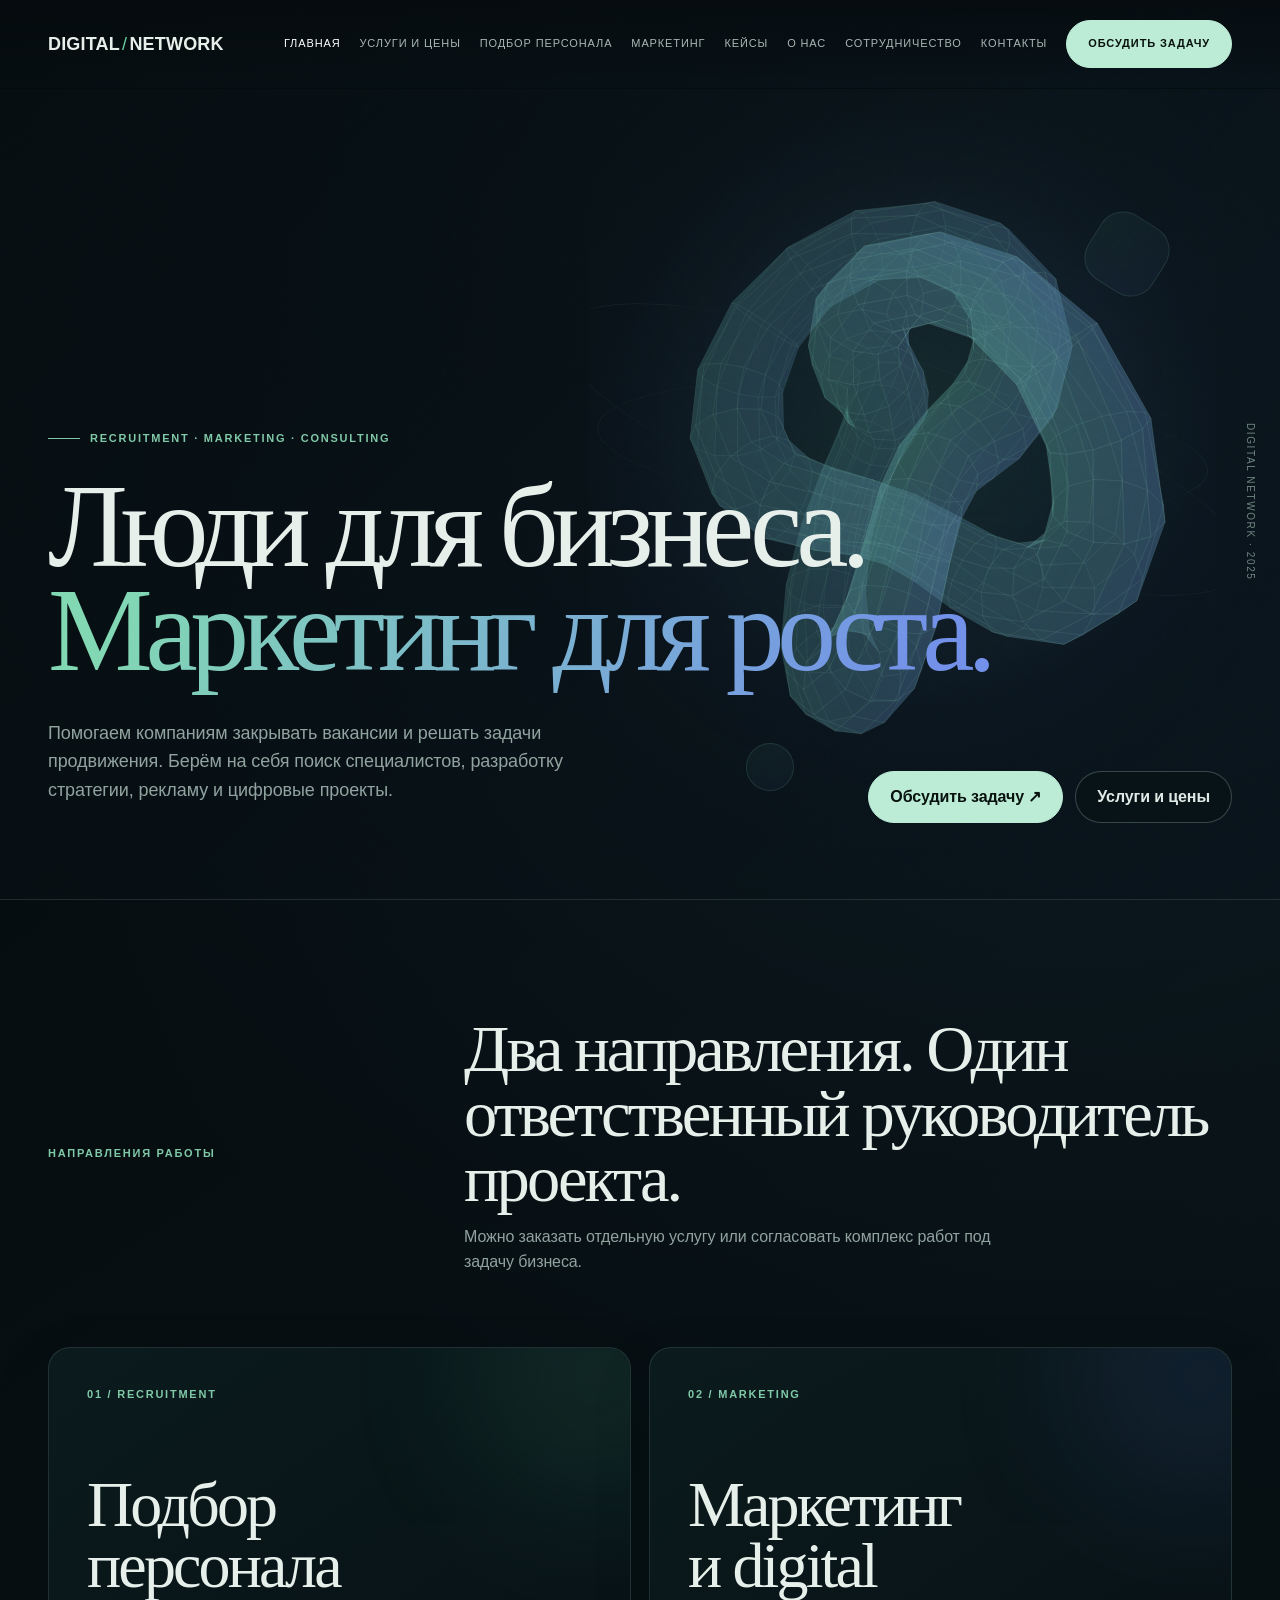
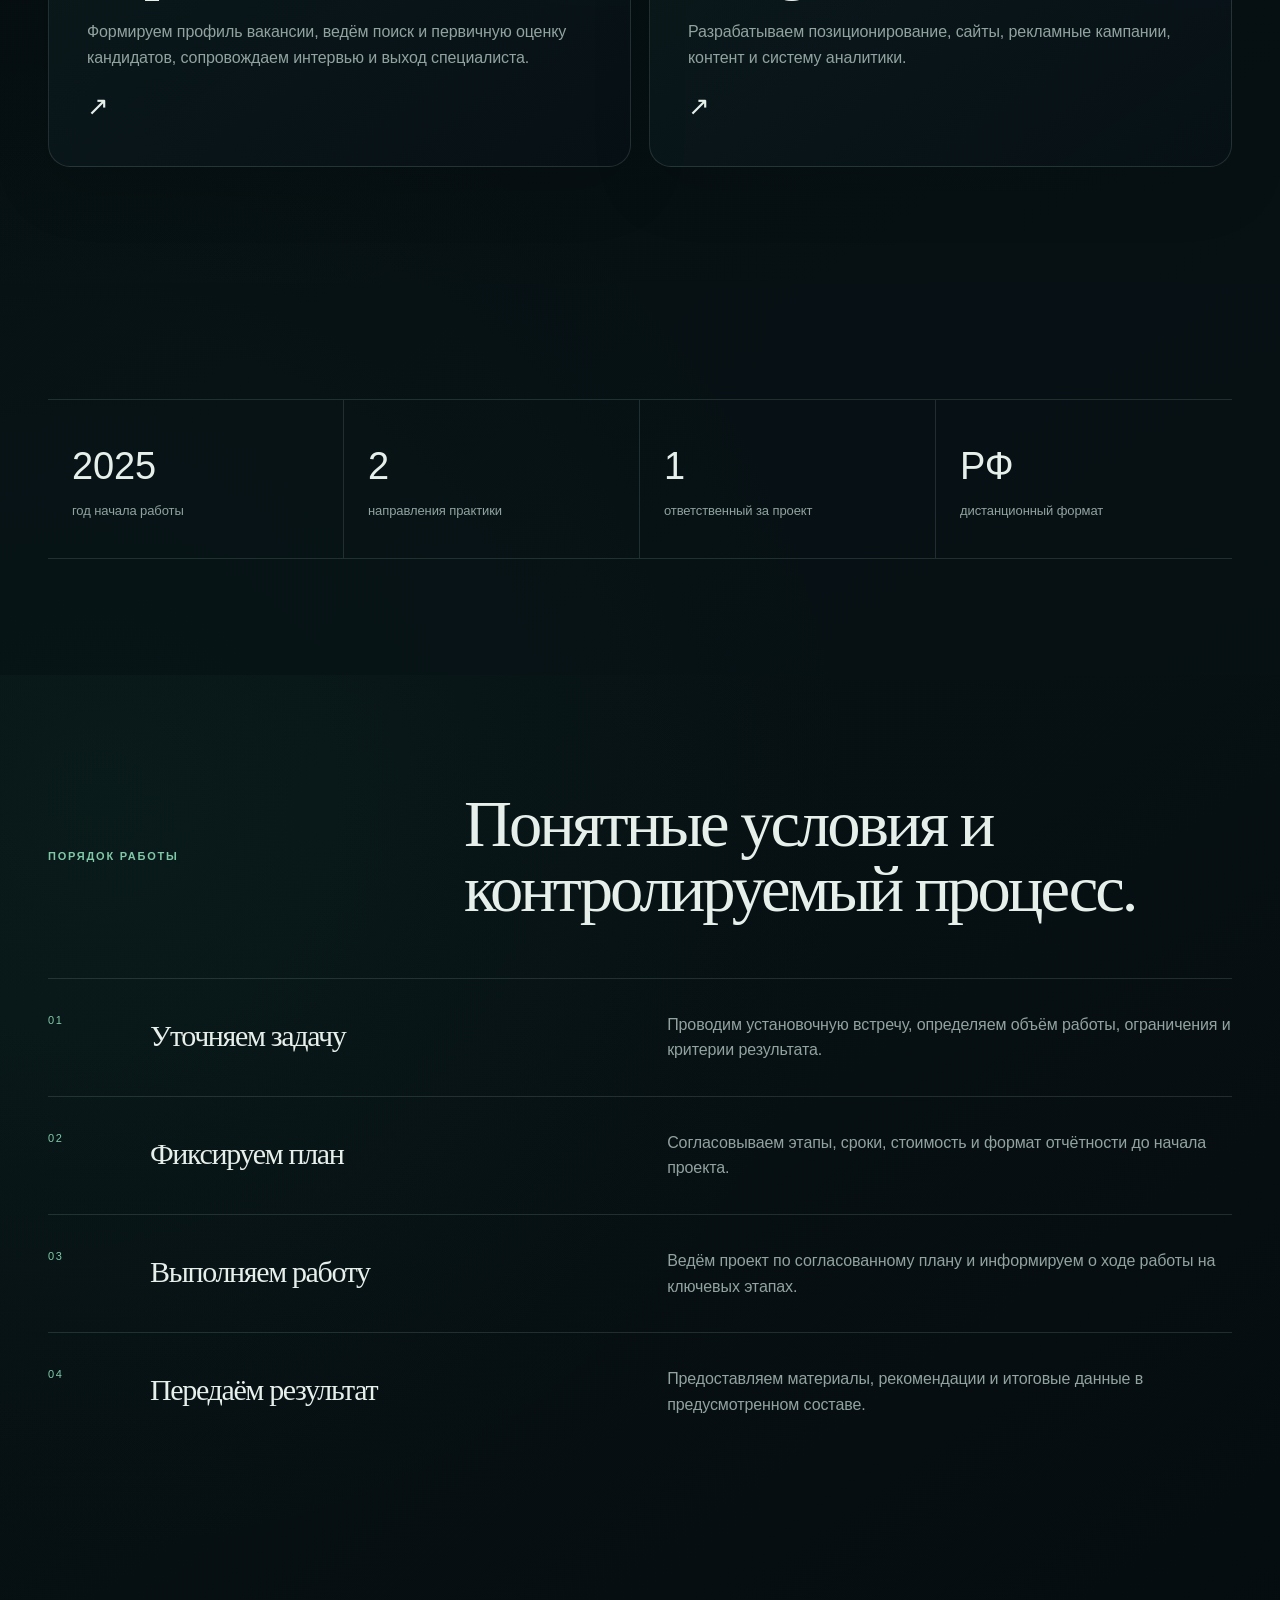
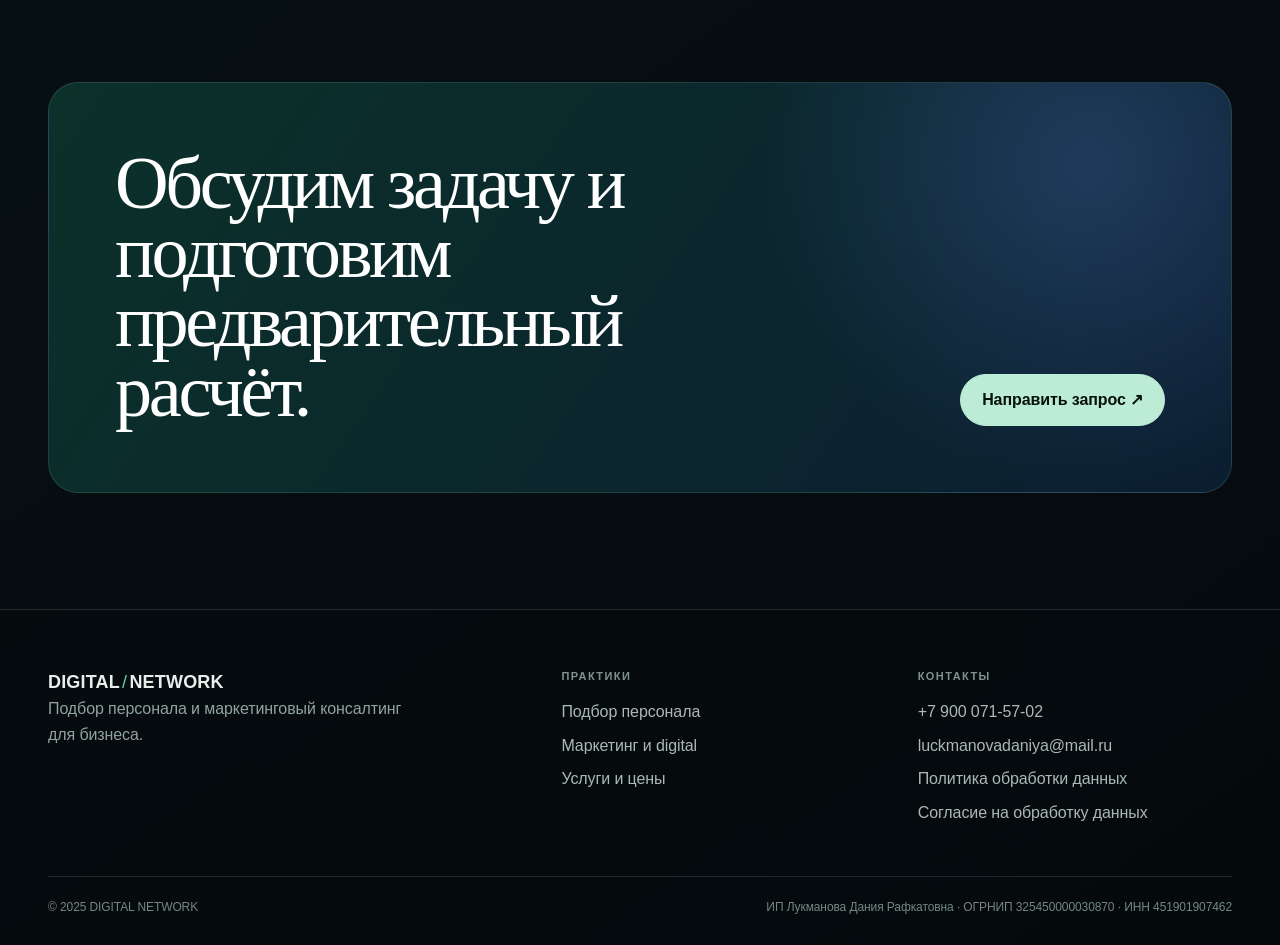
==== index.html @ b77ca0b5 "Add files via upload" ====
<!doctype html>
<html lang="ru"><head><meta charset="utf-8"><meta name="viewport" content="width=device-width,initial-scale=1"><meta name="description" content="DIGITAL NETWORK — подбор персонала и маркетинговый консалтинг для бизнеса."><title>DIGITAL NETWORK — подбор персонала и маркетинг</title><link rel="stylesheet" href="css/styles.css"><link rel="icon" href="assets/favicon.ico" sizes="any"><link rel="icon" type="image/png" sizes="32x32" href="assets/favicon-32.png"><link rel="apple-touch-icon" href="assets/apple-touch-icon.png"><meta name="theme-color" content="#050b0d"></head>
<body><div class="noise"></div><div data-header></div><main>
  <section class="hero"><div class="wrap hero-content"><div class="eyebrow">Recruitment · Marketing · Consulting</div><h1>Люди для бизнеса.<br><span>Маркетинг для роста.</span></h1><div class="hero-foot"><p class="hero-copy">Помогаем компаниям закрывать вакансии и решать задачи продвижения. Берём на себя поиск специалистов, разработку стратегии, рекламу и цифровые проекты.</p><div class="hero-actions"><a class="btn" href="contacts.html#form">Обсудить задачу ↗</a><a class="btn ghost" href="services.html">Услуги и цены</a></div></div></div><div class="scroll-note">DIGITAL NETWORK · 2025</div></section>
  <section class="section" id="directions"><div class="wrap"><div class="section-head reveal"><div class="kicker">Направления работы</div><div><h2>Два направления. Один ответственный руководитель проекта.</h2><p>Можно заказать отдельную услугу или согласовать комплекс работ под задачу бизнеса.</p></div></div><div class="service-grid"><a class="service-card reveal" href="recruitment.html"><span class="card-no">01 / Recruitment</span><div><h3>Подбор<br>персонала</h3><p>Формируем профиль вакансии, ведём поиск и первичную оценку кандидатов, сопровождаем интервью и выход специалиста.</p><span class="arrow">↗</span></div></a><a class="service-card blue reveal" href="advertising.html"><span class="card-no">02 / Marketing</span><div><h3>Маркетинг<br>и digital</h3><p>Разрабатываем позиционирование, сайты, рекламные кампании, контент и систему аналитики.</p><span class="arrow">↗</span></div></a></div></div></section>
  <section class="section alt"><div class="wrap"><div class="stats reveal"><div class="stat"><strong>2025</strong><span>год начала работы</span></div><div class="stat"><strong>2</strong><span>направления практики</span></div><div class="stat"><strong>1</strong><span>ответственный за проект</span></div><div class="stat"><strong>РФ</strong><span>дистанционный формат</span></div></div></div></section>
  <section class="section"><div class="wrap"><div class="section-head reveal"><div class="kicker">Порядок работы</div><div><h2>Понятные условия и контролируемый процесс.</h2></div></div><div class="process"><div class="process-row reveal"><h3>Уточняем задачу</h3><p>Проводим установочную встречу, определяем объём работы, ограничения и критерии результата.</p></div><div class="process-row reveal"><h3>Фиксируем план</h3><p>Согласовываем этапы, сроки, стоимость и формат отчётности до начала проекта.</p></div><div class="process-row reveal"><h3>Выполняем работу</h3><p>Ведём проект по согласованному плану и информируем о ходе работы на ключевых этапах.</p></div><div class="process-row reveal"><h3>Передаём результат</h3><p>Предоставляем материалы, рекомендации и итоговые данные в предусмотренном составе.</p></div></div></div></section>
  <section class="section"><div class="wrap"><div class="cta reveal"><h2>Обсудим задачу и подготовим предварительный расчёт.</h2><a class="btn" href="contacts.html#form">Направить запрос ↗</a></div></div></section>
</main><div data-footer></div><script src="js/main.js"></script><script src="js/hero-3d.js"></script></body></html>
---- css/styles.css ----
:root {
  --bg: #050b0d;
  --bg-soft: #071215;
  --panel: #0a171a;
  --panel-2: #0c1b20;
  --ink: #e7efeb;
  --muted: #91a39f;
  --line: rgba(150, 185, 176, .18);
  --mint: #6bcfa2;
  --blue: #6989e8;
  --max: 1280px;
  --radius: 22px;
}

* { box-sizing: border-box; }
html { scroll-behavior: smooth; }
body {
  margin: 0;
  color: var(--ink);
  background:
    radial-gradient(circle at 84% 8%, rgba(49, 84, 130, .18), transparent 30%),
    radial-gradient(circle at 8% 58%, rgba(29, 95, 72, .13), transparent 28%),
    linear-gradient(145deg, #050b0d, #071114 52%, #050a0d);
  font: 350 16px/1.6 "Segoe UI Variable Text", "Segoe UI", Arial, sans-serif;
  letter-spacing: -.006em;
  overflow-x: hidden;
}
body.menu-open { overflow: hidden; }
a { color: inherit; text-decoration: none; }
button, input, textarea, select { font: inherit; }
img { max-width: 100%; display: block; }
::selection { background: rgba(107, 207, 162, .3); color: white; }
.wrap { width: min(calc(100% - 96px), var(--max)); margin: 0 auto; }
.noise { position: fixed; inset: 0; z-index: 90; pointer-events: none; opacity: .032; mix-blend-mode: soft-light; background-image: url("data:image/svg+xml,%3Csvg viewBox='0 0 140 140' xmlns='http://www.w3.org/2000/svg'%3E%3Cfilter id='n'%3E%3CfeTurbulence type='fractalNoise' baseFrequency='.9' numOctaves='3'/%3E%3C/filter%3E%3Crect width='100%25' height='100%25' filter='url(%23n)'/%3E%3C/svg%3E"); }

h1, h2, h3, .manifest-line {
  font-family: "Iowan Old Style", "Palatino Linotype", "Book Antiqua", Georgia, serif;
  font-weight: 400;
  letter-spacing: -.045em;
}
p { margin-top: 0; }

.site-header { position: fixed; inset: 0 0 auto; z-index: 60; border-bottom: 1px solid transparent; background: linear-gradient(to bottom, rgba(5, 11, 13, .78), transparent); transition: background .25s, border-color .25s; }
.site-header.scrolled { background: rgba(5, 11, 13, .9); border-color: var(--line); backdrop-filter: blur(18px); }
.nav { min-height: 88px; display: flex; align-items: center; justify-content: space-between; gap: 24px; }
.brand { white-space: nowrap; font-size: 18px; font-weight: 700; letter-spacing: .01em; }
.brand i { color: var(--mint); font-style: normal; font-weight: 300; margin: 0 .12em; }
.nav-links { display: flex; align-items: center; gap: 19px; }
.nav-links a { color: #a9b8b4; font-size: 11px; font-weight: 500; letter-spacing: .08em; text-transform: uppercase; transition: color .2s; }
.nav-links a:hover, .nav-links a.active { color: white; }
.nav-links .nav-cta, .btn { display: inline-flex; align-items: center; justify-content: center; min-height: 48px; padding: 12px 21px; border: 1px solid #bcebd6; border-radius: 999px; color: #07110e; background: #bcebd6; font-weight: 650; cursor: pointer; transition: transform .22s, box-shadow .22s, border-color .22s; }
.nav-links .nav-cta { color: #07110e; font-size: 11px; }
.nav-cta:hover, .btn:hover { transform: translateY(-2px); box-shadow: 0 14px 38px rgba(82, 187, 143, .18); }
.btn.ghost { color: #dfe9e5; background: rgba(8, 19, 22, .54); border-color: rgba(192, 222, 214, .25); }
.menu-btn { display: none; border: 0; color: var(--ink); background: transparent; font-size: 28px; }

.hero, .page-hero { position: relative; overflow: hidden; isolation: isolate; border-bottom: 1px solid var(--line); background: radial-gradient(circle at 72% 45%, rgba(53, 105, 93, .13), transparent 29%), linear-gradient(135deg, rgba(6, 15, 17, .65), rgba(8, 18, 27, .48)); }
.hero { min-height: 100vh; padding: 152px 0 76px; display: flex; align-items: flex-end; }
.page-hero { padding: 176px 0 92px; }
.hero-content, .page-hero .wrap { position: relative; z-index: 3; }
.eyebrow, .kicker, .card-no, .tag { display: flex; align-items: center; gap: 10px; color: #80c9a8; font-size: 11px; font-weight: 600; letter-spacing: .16em; text-transform: uppercase; }
.eyebrow::before { content: ""; width: 32px; height: 1px; background: currentColor; }
.hero h1, .page-hero h1 { max-width: 1120px; margin: 28px 0 36px; color: var(--ink); font-size: clamp(62px, 9.2vw, 136px); line-height: .88; letter-spacing: -.062em; }
.page-hero h1 { max-width: 1060px; font-size: clamp(56px, 7.7vw, 112px); }
.hero h1 span, .page-hero h1 span { color: #7c9be8; background: linear-gradient(115deg, #82d8b3 8%, #7391e9 92%); background-clip: text; -webkit-background-clip: text; -webkit-text-fill-color: transparent; }
.hero-foot { display: grid; grid-template-columns: 1fr 1fr; align-items: end; gap: 36px; }
.hero-copy, .page-intro p, .section-head p { color: var(--muted); }
.hero-copy { max-width: 610px; font-size: 18px; }
.hero-actions { display: flex; justify-content: flex-end; gap: 12px; }
.scroll-note { position: absolute; right: 22px; top: 47%; color: #6f8580; font-size: 10px; letter-spacing: .16em; text-transform: uppercase; writing-mode: vertical-rl; }
.page-intro { display: grid; grid-template-columns: 1fr 1fr; gap: 42px; font-size: 19px; }

.sculpture-canvas { position: absolute; top: 6%; right: 5%; width: 49%; height: 88%; z-index: 1; pointer-events: none; filter: saturate(.82); }
.page-hero .sculpture-canvas { top: 10%; right: 6%; width: 43%; height: 80%; opacity: .88; }
.orbital { position: absolute; z-index: 2; width: 76px; height: 76px; border: 1px solid rgba(143, 210, 183, .13); border-radius: 26px; background: linear-gradient(145deg, rgba(106, 207, 162, .07), rgba(105, 137, 232, .05)); transform: rotate(32deg); animation: orbit-float 8s ease-in-out infinite; }
.orbital.o1 { right: 9%; top: 24%; }
.orbital.o2 { right: 38%; bottom: 12%; width: 48px; height: 48px; border-radius: 50%; animation-delay: -3s; }
@keyframes orbit-float { 50% { transform: translateY(-18px) rotate(54deg); } }

.section { padding: 116px 0; }
.section.alt { background: rgba(8, 18, 21, .62); }
.section-head { display: grid; grid-template-columns: 1fr 2fr; gap: 32px; margin-bottom: 56px; }
.section-head h2, .split h2 { max-width: 860px; margin: 0; font-size: clamp(39px, 5.2vw, 72px); line-height: .98; }
.section-head p { max-width: 580px; margin-top: 12px; }
.service-grid { display: grid; grid-template-columns: 1fr 1fr; gap: 18px; }
.service-card { min-height: 420px; padding: 38px; display: flex; flex-direction: column; justify-content: space-between; position: relative; overflow: hidden; border: 1px solid var(--line); border-radius: var(--radius); background: linear-gradient(145deg, rgba(13, 29, 31, .86), rgba(7, 17, 22, .82)); box-shadow: 0 22px 60px rgba(0, 0, 0, .14); transition: transform .3s, border-color .3s; transform-style: preserve-3d; }
.service-card::after { content: ""; position: absolute; width: 260px; height: 260px; top: -100px; right: -100px; border-radius: 50%; background: #4bb886; filter: blur(70px); opacity: .12; }
.service-card.blue::after { background: #5576d4; }
.service-card:hover { transform: translateY(-5px); border-color: rgba(115, 190, 160, .38); }
.service-card h3 { margin: 0 0 22px; font-size: clamp(42px, 5vw, 70px); line-height: .95; }
.service-card p { max-width: 520px; color: var(--muted); }
.arrow { font-size: 26px; }

.stats { display: grid; grid-template-columns: repeat(4, 1fr); border-block: 1px solid var(--line); }
.stat { padding: 36px 24px; border-right: 1px solid var(--line); }
.stat:last-child { border: 0; }
.stat strong { display: block; font-size: 38px; font-weight: 450; }
.stat span { color: var(--muted); font-size: 13px; }
.process { counter-reset: step; }
.process-row { counter-increment: step; display: grid; grid-template-columns: 76px 1fr 1.15fr; gap: 26px; padding: 33px 0; border-top: 1px solid var(--line); }
.process-row::before { content: "0" counter(step); color: #80c9a8; font-size: 11px; letter-spacing: .14em; }
.process-row h3 { margin: 0; font-size: 30px; }
.process-row p { margin: 0; color: var(--muted); }
.split { display: grid; grid-template-columns: 1fr 1fr; gap: 72px; }

.capability-grid { display: grid; grid-template-columns: 1fr 1fr; gap: 10px; }
.capability-grid a { min-height: 112px; padding: 17px; display: grid; grid-template-columns: auto 1fr; align-content: center; column-gap: 12px; border: 1px solid var(--line); border-radius: 15px; background: rgba(10, 25, 28, .68); backdrop-filter: blur(10px); transition: transform .2s, border-color .2s; }
.capability-grid a:hover { transform: translateY(-2px); border-color: rgba(107, 207, 162, .55); }
.capability-grid span { grid-row: 1/3; color: var(--mint); font-size: 10px; }
.capability-grid strong { font-size: 16px; }
.capability-grid small { color: var(--muted); line-height: 1.3; }
.accordion details { border-top: 1px solid var(--line); }
.accordion summary { position: relative; padding: 24px 42px 24px 0; color: var(--ink); font-size: 20px; cursor: pointer; list-style: none; }
.accordion summary::-webkit-details-marker { display: none; }
.accordion summary::after { content: "+"; position: absolute; right: 4px; color: var(--mint); font-size: 27px; font-weight: 300; }
.accordion details[open] summary::after { content: "−"; }
.accordion details > div { padding: 0 46px 24px 0; color: var(--muted); }

.price-head { display: grid; grid-template-columns: 1.3fr 1fr; gap: 40px; align-items: end; margin-bottom: 38px; }
.price-head h2 { margin: 0; font-size: clamp(42px, 5vw, 70px); line-height: .96; }
.price-head p { color: var(--muted); }
.price-grid { display: grid; grid-template-columns: repeat(3, 1fr); gap: 14px; }
.price-card, .career-card, .quote { border: 1px solid var(--line); border-radius: 18px; background: linear-gradient(145deg, rgba(13, 29, 31, .86), rgba(7, 17, 22, .82)); box-shadow: 0 22px 60px rgba(0, 0, 0, .12); }
.price-card { min-height: 278px; padding: 27px; display: flex; flex-direction: column; }
.price-card > span { color: var(--mint); font-size: 10px; letter-spacing: .14em; text-transform: uppercase; }
.price-card h3 { margin: 34px 0 12px; font-size: 27px; }
.price-card p { color: var(--muted); }
.price-card strong { margin-top: auto; font-size: 20px; font-weight: 550; }

.case-studies { display: flex; flex-direction: column; gap: 112px; }
.case-study { display: grid; grid-template-columns: 1.2fr 1fr; gap: 54px; align-items: center; }
.case-study.reverse { grid-template-columns: 1fr 1.2fr; }
.case-study.reverse img { order: 2; }
.case-study img { width: 100%; aspect-ratio: 3/2; object-fit: cover; border: 1px solid var(--line); border-radius: var(--radius); filter: saturate(.72) contrast(.98) brightness(.86); }
.case-study h2 { margin: 16px 0 24px; font-size: clamp(38px, 4.5vw, 60px); line-height: .98; }
.case-study p { color: var(--muted); }
.pill-list { display: flex; flex-wrap: wrap; gap: 8px; }
.pill { padding: 8px 13px; border: 1px solid var(--line); border-radius: 999px; color: #b9c7c3; font-size: 12px; }
.disclaimer { padding-left: 18px; border-left: 1px solid var(--mint); color: var(--muted); font-size: 14px !important; }
.quote-grid { display: grid; grid-template-columns: repeat(3, 1fr); gap: 16px; }
.quote { min-height: 330px; margin: 0; padding: 28px; display: flex; flex-direction: column; justify-content: space-between; }
.quote > p { font-size: 18px; line-height: 1.5; }
.quote-person { display: flex; align-items: center; gap: 13px; color: var(--muted); font-size: 12px; }
.quote-person img { width: 58px; height: 58px; border-radius: 50%; object-fit: cover; filter: saturate(.74) brightness(.9); }

.career-cards { display: grid; grid-template-columns: repeat(3, 1fr); gap: 16px; }
.career-card { min-height: 260px; padding: 28px; }
.career-card > span { color: var(--mint); font-size: 11px; }
.career-card h3 { margin: 50px 0 12px; font-size: 28px; }
.career-card p { color: var(--muted); }
.manifest { padding-left: 40px; border-left: 1px solid var(--line); }
.manifest-line { margin: 10px 0; font-size: clamp(30px, 4vw, 52px); line-height: 1.06; }
.manifest-line.accent { color: var(--mint); }

.contact-grid { display: grid; grid-template-columns: .9fr 1.1fr; gap: 72px; }
.contact-list a { display: block; margin: 12px 0; font-size: clamp(23px, 3vw, 38px); letter-spacing: -.035em; }
.form { padding: 34px; border: 1px solid var(--line); border-radius: var(--radius); background: linear-gradient(145deg, rgba(13, 29, 31, .9), rgba(7, 17, 22, .86)); }
.field { margin-bottom: 17px; }
.field label { display: block; margin-bottom: 7px; color: #93a5a1; font-size: 11px; letter-spacing: .11em; text-transform: uppercase; }
.field input, .field textarea, .field select { width: 100%; padding: 14px 15px; border: 1px solid rgba(150, 185, 176, .2); border-radius: 10px; outline: none; color: var(--ink); background: rgba(5, 14, 17, .78); }
.field textarea { min-height: 124px; resize: vertical; }
.field input:focus, .field textarea:focus, .field select:focus { border-color: #69b996; }
.check { display: flex; gap: 10px; margin: 16px 0 24px; color: #93a5a1; font-size: 13px; }
.check input { accent-color: var(--mint); }
.error { margin-top: 4px; color: #f19595; font-size: 12px; }
.success { display: none; padding: 24px; border: 1px solid rgba(107, 207, 162, .5); border-radius: 14px; color: #85d2af; }
.success.show { display: block; }

.cta { padding: 66px; display: grid; grid-template-columns: 2fr 1fr; gap: 30px; align-items: end; border: 1px solid rgba(137, 190, 175, .17); border-radius: 30px; color: white; background: radial-gradient(circle at 88% 20%, rgba(94, 129, 227, .25), transparent 30%), linear-gradient(125deg, #0b3129, #0b1e31); }
.cta h2 { margin: 0; font-size: clamp(42px, 5.8vw, 80px); line-height: .93; }
.cta .btn { justify-self: end; }
.legal { max-width: 940px; }
.legal h2 { margin: 48px 0 14px; font-size: 30px; }
.legal h3 { margin-top: 28px; font-size: 22px; }
.legal p, .legal li { color: #a9b8b4; }

.site-footer { padding: 58px 0 28px; border-top: 1px solid var(--line); background: rgba(4, 10, 12, .5); }
.footer-grid { display: grid; grid-template-columns: 1.5fr 1fr 1fr; gap: 42px; }
.footer-brand p { max-width: 360px; color: var(--muted); }
.footer-col strong { display: block; margin-bottom: 14px; color: #81928e; font-size: 11px; letter-spacing: .13em; text-transform: uppercase; }
.footer-col a { display: block; margin: 8px 0; color: #aab9b5; }
.footer-bottom { display: flex; justify-content: space-between; gap: 20px; margin-top: 42px; padding-top: 21px; border-top: 1px solid var(--line); color: #748782; font-size: 12px; }

.reveal { opacity: 0; transform: translateY(24px); transition: opacity .65s, transform .65s; }
.reveal.in { opacity: 1; transform: none; }

@media (max-width: 1100px) {
  .wrap { width: min(calc(100% - 56px), var(--max)); }
  .nav-links { gap: 13px; }
  .nav-links a { font-size: 10px; }
}

@media (max-width: 900px) {
  .wrap { width: min(calc(100% - 30px), var(--max)); }
  .menu-btn { display: block; }
  .nav-links { position: fixed; inset: 0; z-index: -1; flex-direction: column; justify-content: center; background: rgba(5, 11, 13, .98); transform: translateX(100%); transition: transform .35s; }
  .nav-links.open { transform: none; }
  .nav-links a { font-size: 20px; }
  .hero-foot, .page-intro, .section-head, .split, .price-head, .contact-grid, .cta { grid-template-columns: 1fr; }
  .hero-actions { justify-content: flex-start; }
  .service-grid, .price-grid, .quote-grid, .career-cards { grid-template-columns: 1fr; }
  .stats { grid-template-columns: 1fr 1fr; }
  .stat:nth-child(2) { border-right: 0; }
  .process-row { grid-template-columns: 48px 1fr; }
  .process-row p { grid-column: 2; }
  .case-study, .case-study.reverse { grid-template-columns: 1fr; gap: 28px; }
  .case-study.reverse img { order: 0; }
  .cta .btn { justify-self: start; }
  .sculpture-canvas { right: 2%; width: 70%; opacity: .48; }
  .orbital { display: none; }
  .footer-grid { grid-template-columns: 1fr 1fr; }
  .footer-brand { grid-column: 1/-1; }
}

@media (max-width: 560px) {
  .nav { min-height: 70px; }
  .brand { font-size: 16px; }
  .hero { min-height: 780px; padding-top: 124px; }
  .page-hero { padding: 126px 0 76px; }
  .hero h1, .page-hero h1 { font-size: 49px; line-height: .92; }
  .hero-actions { flex-direction: column; align-items: flex-start; }
  .section { padding: 78px 0; }
  .service-card { min-height: 350px; padding: 26px; }
  .stats { grid-template-columns: 1fr; }
  .stat { border-right: 0; border-bottom: 1px solid var(--line); }
  .capability-grid { grid-template-columns: 1fr; }
  .cta { padding: 38px 25px; }
  .form { padding: 21px; }
  .footer-grid { grid-template-columns: 1fr; }
  .footer-brand { grid-column: auto; }
  .footer-bottom { flex-direction: column; }
  .sculpture-canvas { opacity: .3; }
}

@media (prefers-reduced-motion: reduce) {
  html { scroll-behavior: auto; }
  .orbital { animation: none; }
  .reveal { opacity: 1; transform: none; transition: none; }
}
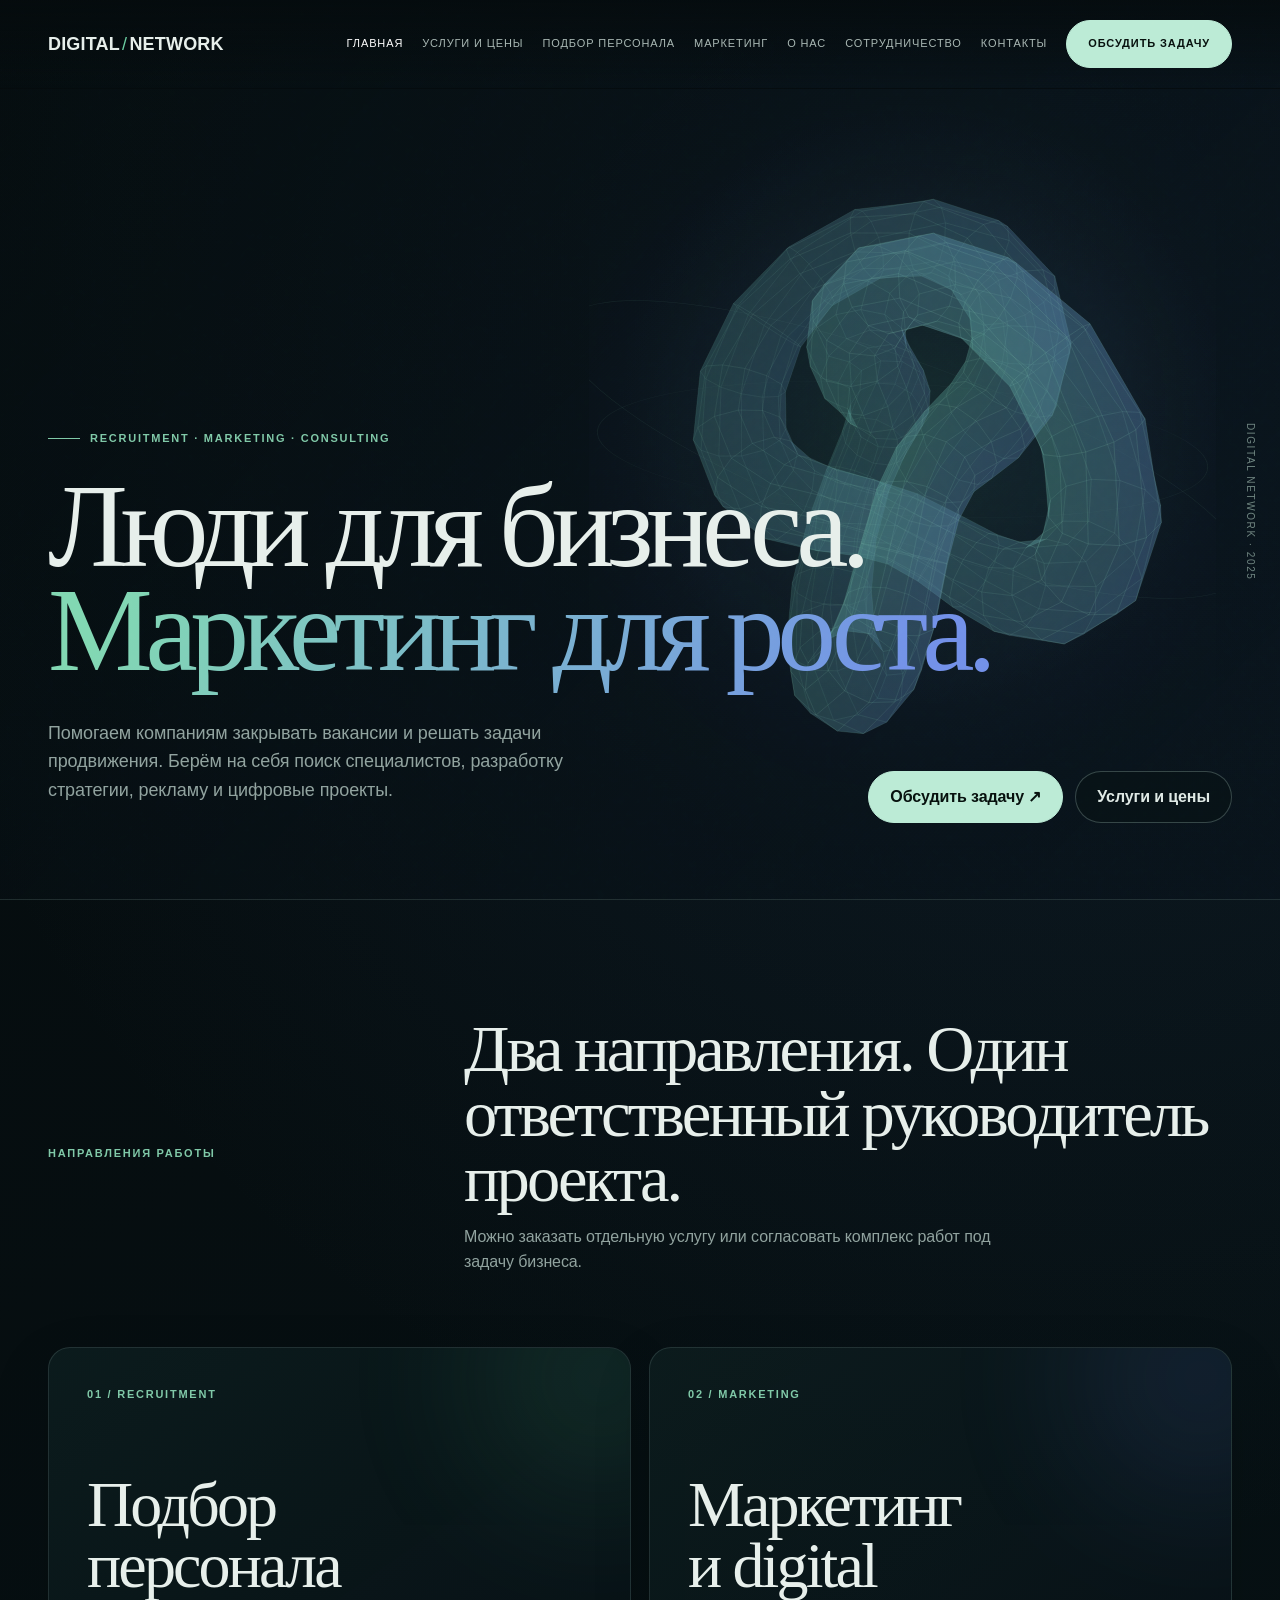
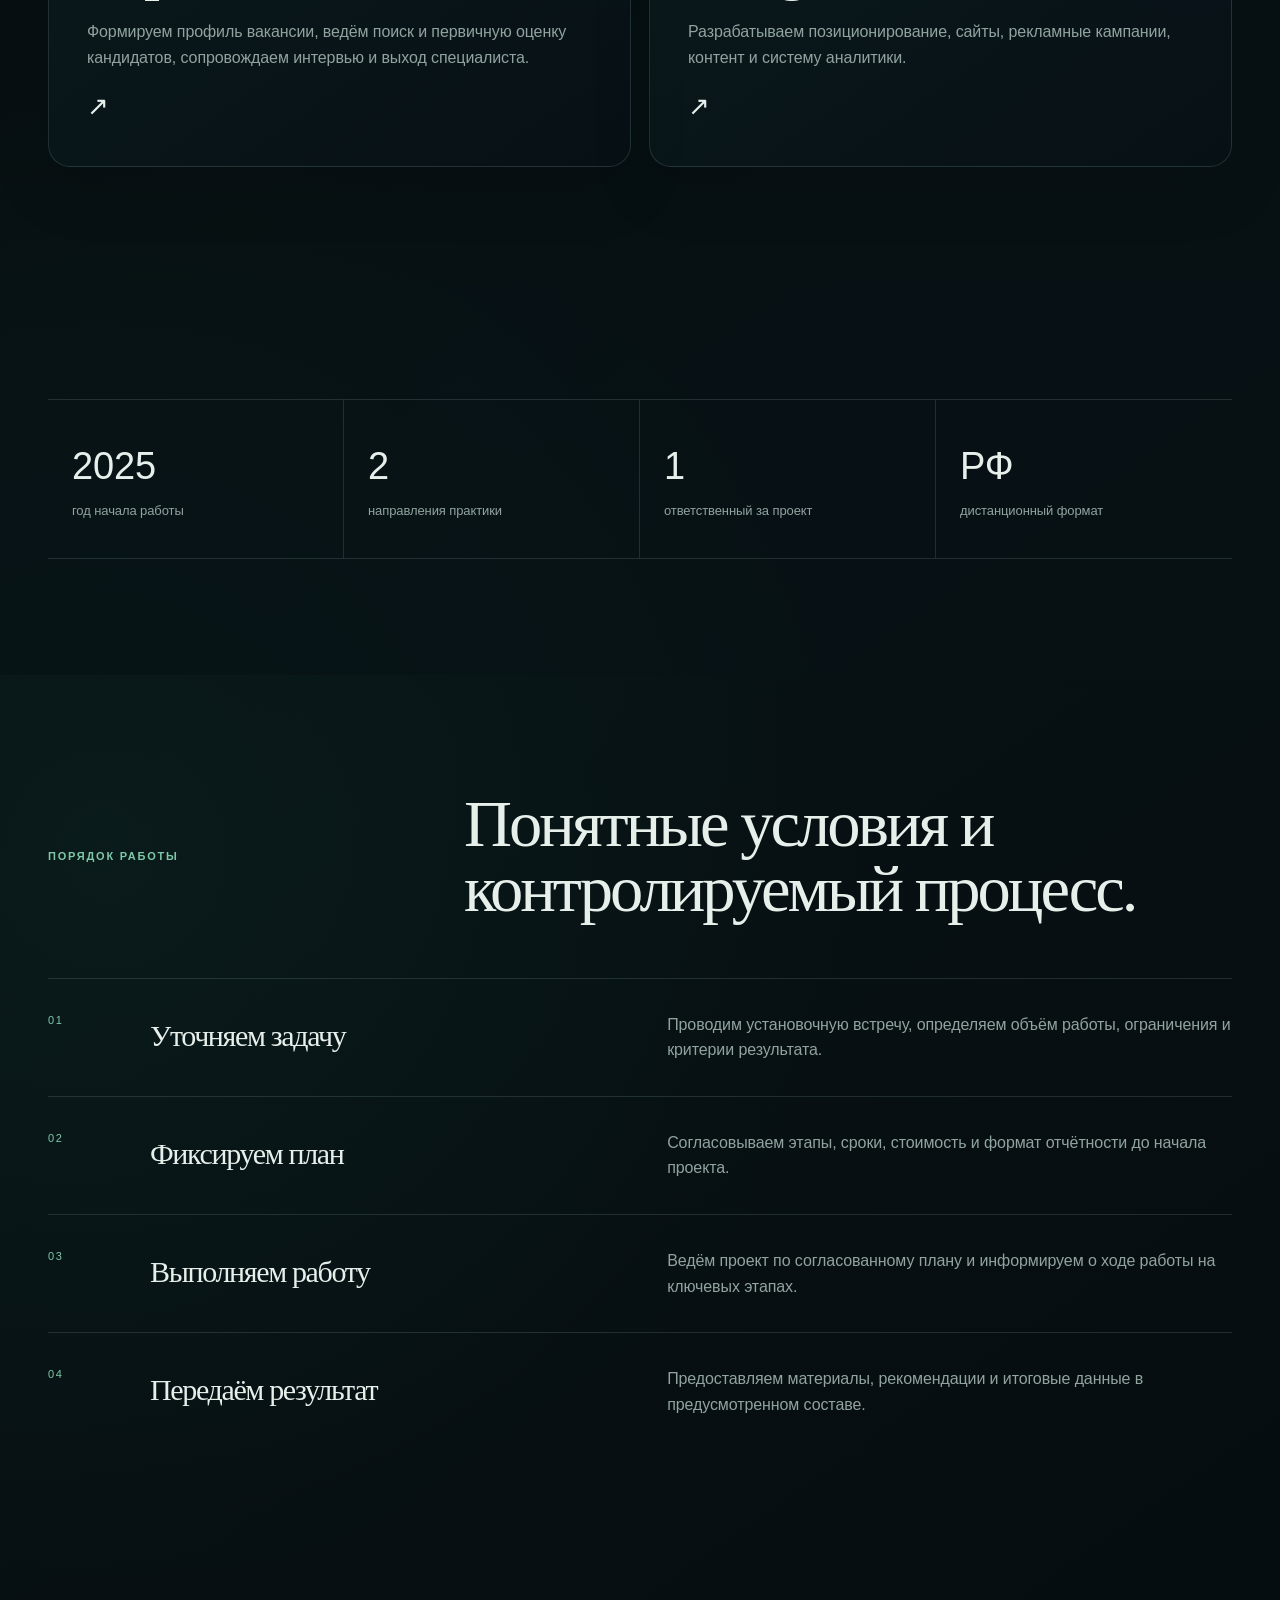
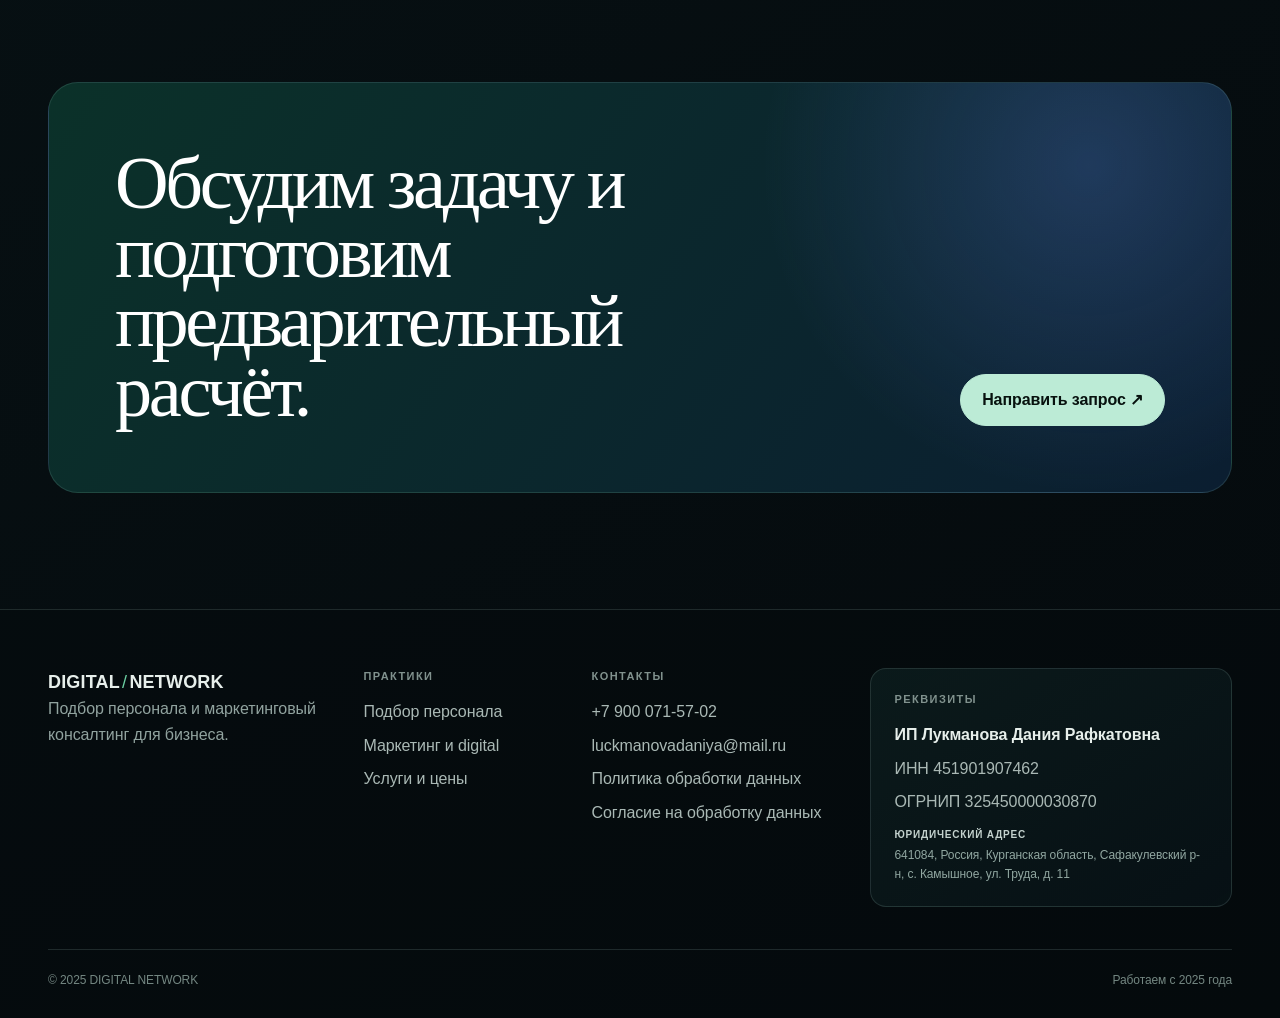
==== commit c43bcfac: "Add files via upload" ====
--- a/index.html
+++ b/index.html
@@ -1,9 +1,9 @@
 <!doctype html>
-<html lang="ru"><head><meta charset="utf-8"><meta name="viewport" content="width=device-width,initial-scale=1"><meta name="description" content="DIGITAL NETWORK — подбор персонала и маркетинговый консалтинг для бизнеса."><title>DIGITAL NETWORK — подбор персонала и маркетинг</title><link rel="stylesheet" href="css/styles.css"><link rel="icon" href="assets/favicon.ico" sizes="any"><link rel="icon" type="image/png" sizes="32x32" href="assets/favicon-32.png"><link rel="apple-touch-icon" href="assets/apple-touch-icon.png"><meta name="theme-color" content="#050b0d"></head>
+<html lang="ru"><head><meta charset="utf-8"><meta name="viewport" content="width=device-width,initial-scale=1"><meta name="description" content="DIGITAL NETWORK — подбор персонала и маркетинговый консалтинг для бизнеса."><title>DIGITAL NETWORK — подбор персонала и маркетинг</title><link rel="stylesheet" href="css/styles.css?v=20260818-3"><link rel="icon" href="assets/favicon.ico" sizes="any"><link rel="icon" type="image/png" sizes="32x32" href="assets/favicon-32.png"><link rel="apple-touch-icon" href="assets/apple-touch-icon.png"><meta name="theme-color" content="#050b0d"></head>
 <body><div class="noise"></div><div data-header></div><main>
   <section class="hero"><div class="wrap hero-content"><div class="eyebrow">Recruitment · Marketing · Consulting</div><h1>Люди для бизнеса.<br><span>Маркетинг для роста.</span></h1><div class="hero-foot"><p class="hero-copy">Помогаем компаниям закрывать вакансии и решать задачи продвижения. Берём на себя поиск специалистов, разработку стратегии, рекламу и цифровые проекты.</p><div class="hero-actions"><a class="btn" href="contacts.html#form">Обсудить задачу ↗</a><a class="btn ghost" href="services.html">Услуги и цены</a></div></div></div><div class="scroll-note">DIGITAL NETWORK · 2025</div></section>
   <section class="section" id="directions"><div class="wrap"><div class="section-head reveal"><div class="kicker">Направления работы</div><div><h2>Два направления. Один ответственный руководитель проекта.</h2><p>Можно заказать отдельную услугу или согласовать комплекс работ под задачу бизнеса.</p></div></div><div class="service-grid"><a class="service-card reveal" href="recruitment.html"><span class="card-no">01 / Recruitment</span><div><h3>Подбор<br>персонала</h3><p>Формируем профиль вакансии, ведём поиск и первичную оценку кандидатов, сопровождаем интервью и выход специалиста.</p><span class="arrow">↗</span></div></a><a class="service-card blue reveal" href="advertising.html"><span class="card-no">02 / Marketing</span><div><h3>Маркетинг<br>и digital</h3><p>Разрабатываем позиционирование, сайты, рекламные кампании, контент и систему аналитики.</p><span class="arrow">↗</span></div></a></div></div></section>
   <section class="section alt"><div class="wrap"><div class="stats reveal"><div class="stat"><strong>2025</strong><span>год начала работы</span></div><div class="stat"><strong>2</strong><span>направления практики</span></div><div class="stat"><strong>1</strong><span>ответственный за проект</span></div><div class="stat"><strong>РФ</strong><span>дистанционный формат</span></div></div></div></section>
   <section class="section"><div class="wrap"><div class="section-head reveal"><div class="kicker">Порядок работы</div><div><h2>Понятные условия и контролируемый процесс.</h2></div></div><div class="process"><div class="process-row reveal"><h3>Уточняем задачу</h3><p>Проводим установочную встречу, определяем объём работы, ограничения и критерии результата.</p></div><div class="process-row reveal"><h3>Фиксируем план</h3><p>Согласовываем этапы, сроки, стоимость и формат отчётности до начала проекта.</p></div><div class="process-row reveal"><h3>Выполняем работу</h3><p>Ведём проект по согласованному плану и информируем о ходе работы на ключевых этапах.</p></div><div class="process-row reveal"><h3>Передаём результат</h3><p>Предоставляем материалы, рекомендации и итоговые данные в предусмотренном составе.</p></div></div></div></section>
   <section class="section"><div class="wrap"><div class="cta reveal"><h2>Обсудим задачу и подготовим предварительный расчёт.</h2><a class="btn" href="contacts.html#form">Направить запрос ↗</a></div></div></section>
-</main><div data-footer></div><script src="js/main.js"></script><script src="js/hero-3d.js"></script></body></html>
+</main><div data-footer></div><script src="js/main.js?v=20260818-3"></script><script src="js/hero-3d.js?v=20260818-3"></script></body></html>
--- a/css/styles.css
+++ b/css/styles.css
@@ -37,6 +37,8 @@
   font-family: "Iowan Old Style", "Palatino Linotype", "Book Antiqua", Georgia, serif;
   font-weight: 400;
   letter-spacing: -.045em;
+  overflow-wrap: anywhere;
+  hyphens: auto;
 }
 p { margin-top: 0; }
 
@@ -62,6 +64,7 @@
 .eyebrow::before { content: ""; width: 32px; height: 1px; background: currentColor; }
 .hero h1, .page-hero h1 { max-width: 1120px; margin: 28px 0 36px; color: var(--ink); font-size: clamp(62px, 9.2vw, 136px); line-height: .88; letter-spacing: -.062em; }
 .page-hero h1 { max-width: 1060px; font-size: clamp(56px, 7.7vw, 112px); }
+.hero h1, .page-hero h1 { overflow-wrap: normal; hyphens: none; }
 .hero h1 span, .page-hero h1 span { color: #7c9be8; background: linear-gradient(115deg, #82d8b3 8%, #7391e9 92%); background-clip: text; -webkit-background-clip: text; -webkit-text-fill-color: transparent; }
 .hero-foot { display: grid; grid-template-columns: 1fr 1fr; align-items: end; gap: 36px; }
 .hero-copy, .page-intro p, .section-head p { color: var(--muted); }
@@ -72,11 +75,6 @@
 
 .sculpture-canvas { position: absolute; top: 6%; right: 5%; width: 49%; height: 88%; z-index: 1; pointer-events: none; filter: saturate(.82); }
 .page-hero .sculpture-canvas { top: 10%; right: 6%; width: 43%; height: 80%; opacity: .88; }
-.orbital { position: absolute; z-index: 2; width: 76px; height: 76px; border: 1px solid rgba(143, 210, 183, .13); border-radius: 26px; background: linear-gradient(145deg, rgba(106, 207, 162, .07), rgba(105, 137, 232, .05)); transform: rotate(32deg); animation: orbit-float 8s ease-in-out infinite; }
-.orbital.o1 { right: 9%; top: 24%; }
-.orbital.o2 { right: 38%; bottom: 12%; width: 48px; height: 48px; border-radius: 50%; animation-delay: -3s; }
-@keyframes orbit-float { 50% { transform: translateY(-18px) rotate(54deg); } }
-
 .section { padding: 116px 0; }
 .section.alt { background: rgba(8, 18, 21, .62); }
 .section-head { display: grid; grid-template-columns: 1fr 2fr; gap: 32px; margin-bottom: 56px; }
@@ -120,28 +118,12 @@
 .price-head h2 { margin: 0; font-size: clamp(42px, 5vw, 70px); line-height: .96; }
 .price-head p { color: var(--muted); }
 .price-grid { display: grid; grid-template-columns: repeat(3, 1fr); gap: 14px; }
-.price-card, .career-card, .quote { border: 1px solid var(--line); border-radius: 18px; background: linear-gradient(145deg, rgba(13, 29, 31, .86), rgba(7, 17, 22, .82)); box-shadow: 0 22px 60px rgba(0, 0, 0, .12); }
+.price-card, .career-card { border: 1px solid var(--line); border-radius: 18px; background: linear-gradient(145deg, rgba(13, 29, 31, .86), rgba(7, 17, 22, .82)); box-shadow: 0 22px 60px rgba(0, 0, 0, .12); }
 .price-card { min-height: 278px; padding: 27px; display: flex; flex-direction: column; }
 .price-card > span { color: var(--mint); font-size: 10px; letter-spacing: .14em; text-transform: uppercase; }
 .price-card h3 { margin: 34px 0 12px; font-size: 27px; }
 .price-card p { color: var(--muted); }
 .price-card strong { margin-top: auto; font-size: 20px; font-weight: 550; }
-
-.case-studies { display: flex; flex-direction: column; gap: 112px; }
-.case-study { display: grid; grid-template-columns: 1.2fr 1fr; gap: 54px; align-items: center; }
-.case-study.reverse { grid-template-columns: 1fr 1.2fr; }
-.case-study.reverse img { order: 2; }
-.case-study img { width: 100%; aspect-ratio: 3/2; object-fit: cover; border: 1px solid var(--line); border-radius: var(--radius); filter: saturate(.72) contrast(.98) brightness(.86); }
-.case-study h2 { margin: 16px 0 24px; font-size: clamp(38px, 4.5vw, 60px); line-height: .98; }
-.case-study p { color: var(--muted); }
-.pill-list { display: flex; flex-wrap: wrap; gap: 8px; }
-.pill { padding: 8px 13px; border: 1px solid var(--line); border-radius: 999px; color: #b9c7c3; font-size: 12px; }
-.disclaimer { padding-left: 18px; border-left: 1px solid var(--mint); color: var(--muted); font-size: 14px !important; }
-.quote-grid { display: grid; grid-template-columns: repeat(3, 1fr); gap: 16px; }
-.quote { min-height: 330px; margin: 0; padding: 28px; display: flex; flex-direction: column; justify-content: space-between; }
-.quote > p { font-size: 18px; line-height: 1.5; }
-.quote-person { display: flex; align-items: center; gap: 13px; color: var(--muted); font-size: 12px; }
-.quote-person img { width: 58px; height: 58px; border-radius: 50%; object-fit: cover; filter: saturate(.74) brightness(.9); }
 
 .career-cards { display: grid; grid-template-columns: repeat(3, 1fr); gap: 16px; }
 .career-card { min-height: 260px; padding: 28px; }
@@ -175,10 +157,14 @@
 .legal p, .legal li { color: #a9b8b4; }
 
 .site-footer { padding: 58px 0 28px; border-top: 1px solid var(--line); background: rgba(4, 10, 12, .5); }
-.footer-grid { display: grid; grid-template-columns: 1.5fr 1fr 1fr; gap: 42px; }
+.footer-grid { display: grid; grid-template-columns: 1.15fr .8fr 1fr 1.45fr; gap: 28px; align-items: start; }
 .footer-brand p { max-width: 360px; color: var(--muted); }
 .footer-col strong { display: block; margin-bottom: 14px; color: #81928e; font-size: 11px; letter-spacing: .13em; text-transform: uppercase; }
-.footer-col a { display: block; margin: 8px 0; color: #aab9b5; }
+.footer-col a, .footer-col span { display: block; margin: 8px 0; color: #aab9b5; }
+.footer-legal { padding: 22px 24px; border: 1px solid var(--line); border-radius: 16px; background: linear-gradient(145deg, rgba(13, 31, 31, .76), rgba(8, 20, 25, .7)); }
+.footer-legal span:first-of-type { color: var(--ink); font-weight: 550; }
+.footer-legal address { display: grid; gap: 4px; margin-top: 12px; color: #91a7a1; font-size: 12px; font-style: normal; line-height: 1.55; }
+.footer-legal address b { color: #c4d2ce; font-size: 10px; font-weight: 600; letter-spacing: .08em; text-transform: uppercase; }
 .footer-bottom { display: flex; justify-content: space-between; gap: 20px; margin-top: 42px; padding-top: 21px; border-top: 1px solid var(--line); color: #748782; font-size: 12px; }
 
 .reveal { opacity: 0; transform: translateY(24px); transition: opacity .65s, transform .65s; }
@@ -198,16 +184,13 @@
   .nav-links a { font-size: 20px; }
   .hero-foot, .page-intro, .section-head, .split, .price-head, .contact-grid, .cta { grid-template-columns: 1fr; }
   .hero-actions { justify-content: flex-start; }
-  .service-grid, .price-grid, .quote-grid, .career-cards { grid-template-columns: 1fr; }
+  .service-grid, .price-grid, .career-cards { grid-template-columns: 1fr; }
   .stats { grid-template-columns: 1fr 1fr; }
   .stat:nth-child(2) { border-right: 0; }
   .process-row { grid-template-columns: 48px 1fr; }
   .process-row p { grid-column: 2; }
-  .case-study, .case-study.reverse { grid-template-columns: 1fr; gap: 28px; }
-  .case-study.reverse img { order: 0; }
   .cta .btn { justify-self: start; }
   .sculpture-canvas { right: 2%; width: 70%; opacity: .48; }
-  .orbital { display: none; }
   .footer-grid { grid-template-columns: 1fr 1fr; }
   .footer-brand { grid-column: 1/-1; }
 }
@@ -217,23 +200,44 @@
   .brand { font-size: 16px; }
   .hero { min-height: 780px; padding-top: 124px; }
   .page-hero { padding: 126px 0 76px; }
-  .hero h1, .page-hero h1 { font-size: 49px; line-height: .92; }
+  .hero h1, .page-hero h1 { font-size: clamp(40px, 12vw, 49px); line-height: .94; }
+  .section-head h2, .split h2 { font-size: clamp(32px, 10vw, 39px); line-height: 1; }
+  .cta h2 { font-size: clamp(32px, 10.5vw, 42px); line-height: .98; }
+  .service-card h3 { font-size: clamp(36px, 12vw, 48px); }
+  .manifest-line { font-size: clamp(28px, 9.5vw, 42px); }
   .hero-actions { flex-direction: column; align-items: flex-start; }
   .section { padding: 78px 0; }
   .service-card { min-height: 350px; padding: 26px; }
   .stats { grid-template-columns: 1fr; }
   .stat { border-right: 0; border-bottom: 1px solid var(--line); }
   .capability-grid { grid-template-columns: 1fr; }
-  .cta { padding: 38px 25px; }
+  .process-row { grid-template-columns: 1fr; gap: 9px; padding: 27px 0; }
+  .process-row::before { margin-bottom: 2px; }
+  .process-row h3 { font-size: 26px; line-height: 1.05; }
+  .process-row p { grid-column: 1; }
+  .cta { min-width: 0; padding: 36px 20px; }
   .form { padding: 21px; }
+  .contact-list a { font-size: clamp(20px, 7vw, 30px); overflow-wrap: anywhere; }
   .footer-grid { grid-template-columns: 1fr; }
   .footer-brand { grid-column: auto; }
+  .footer-legal { padding: 20px; }
   .footer-bottom { flex-direction: column; }
   .sculpture-canvas { opacity: .3; }
+  .scroll-note { display: none; }
+}
+
+@media (max-width: 360px) {
+  .wrap { width: min(calc(100% - 24px), var(--max)); }
+  .hero h1 { font-size: 40px; }
+  .page-hero h1 { font-size: 38px; }
+  .hero-copy, .page-intro { font-size: 16px; }
+  .eyebrow, .kicker, .card-no, .tag { letter-spacing: .11em; }
+  .eyebrow::before { width: 24px; }
+  .btn { padding-inline: 18px; }
+  .form { padding: 18px; }
 }
 
 @media (prefers-reduced-motion: reduce) {
   html { scroll-behavior: auto; }
-  .orbital { animation: none; }
   .reveal { opacity: 1; transform: none; transition: none; }
 }
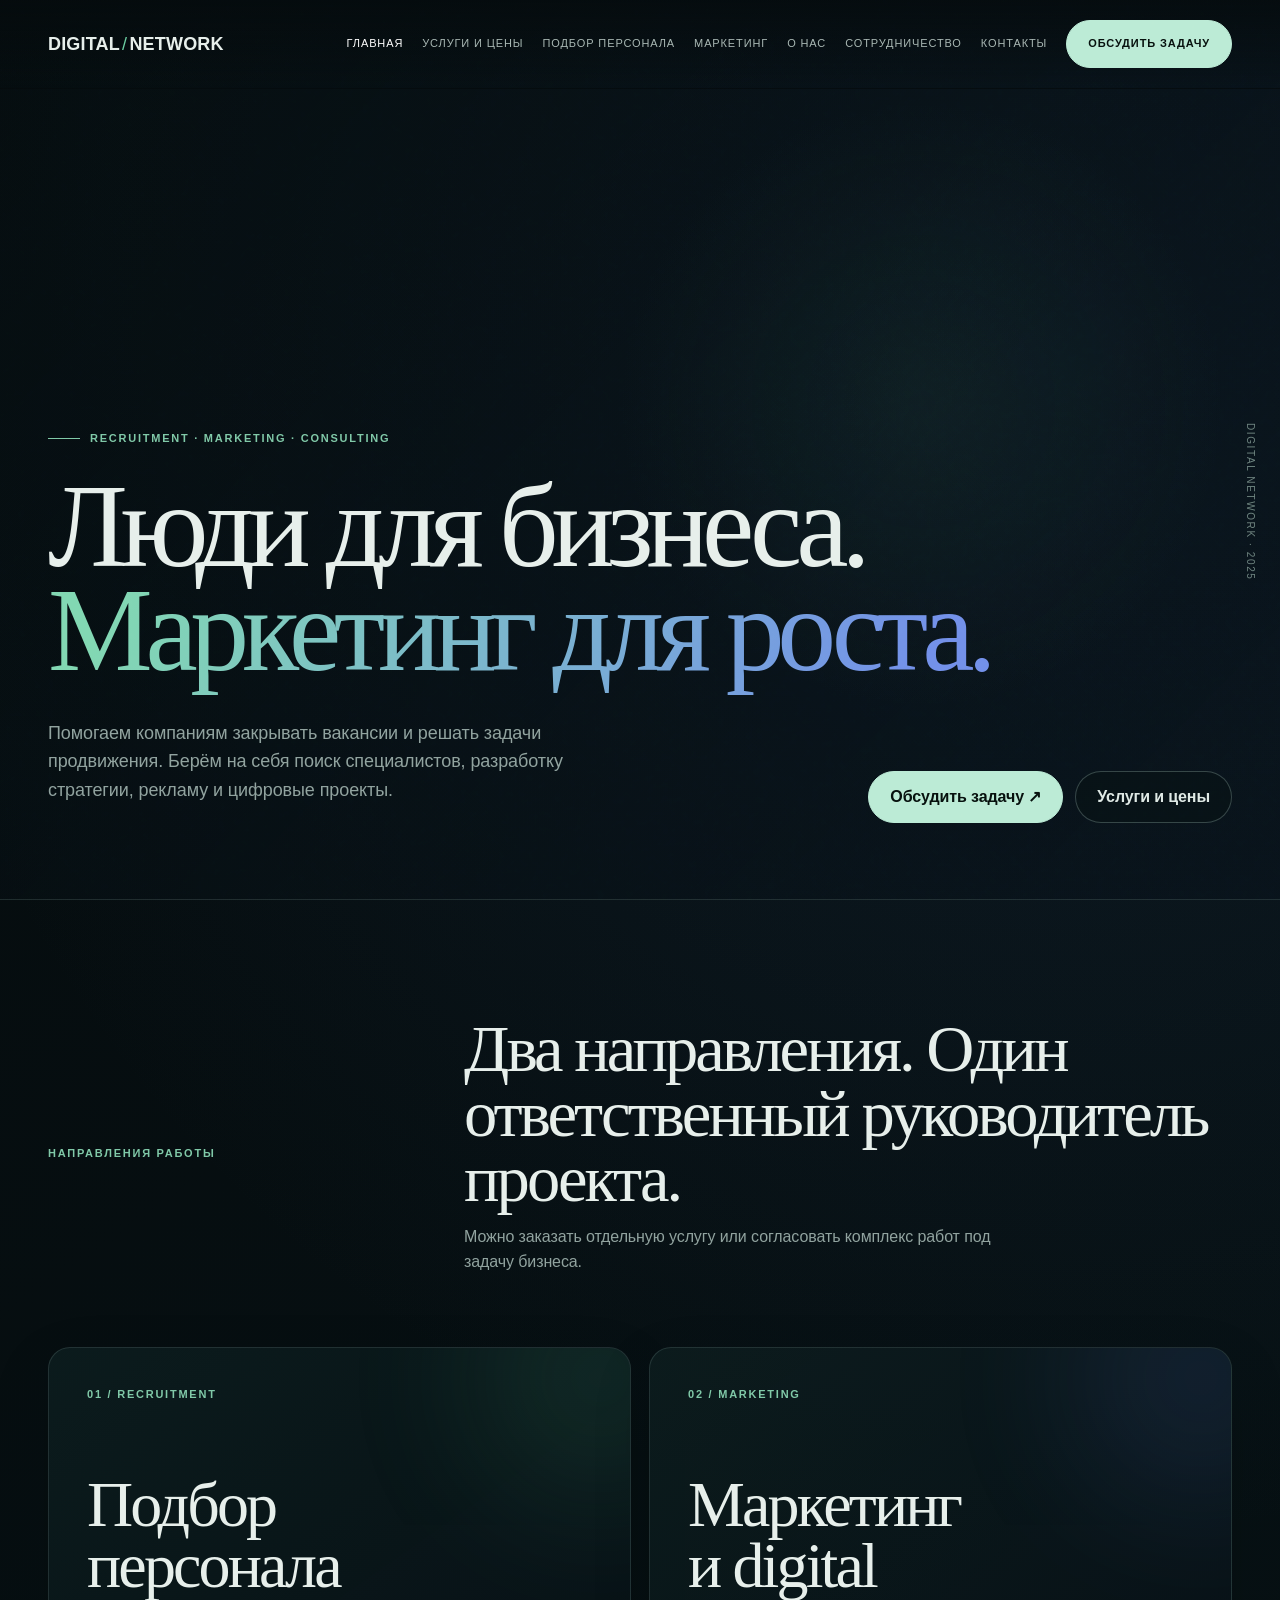
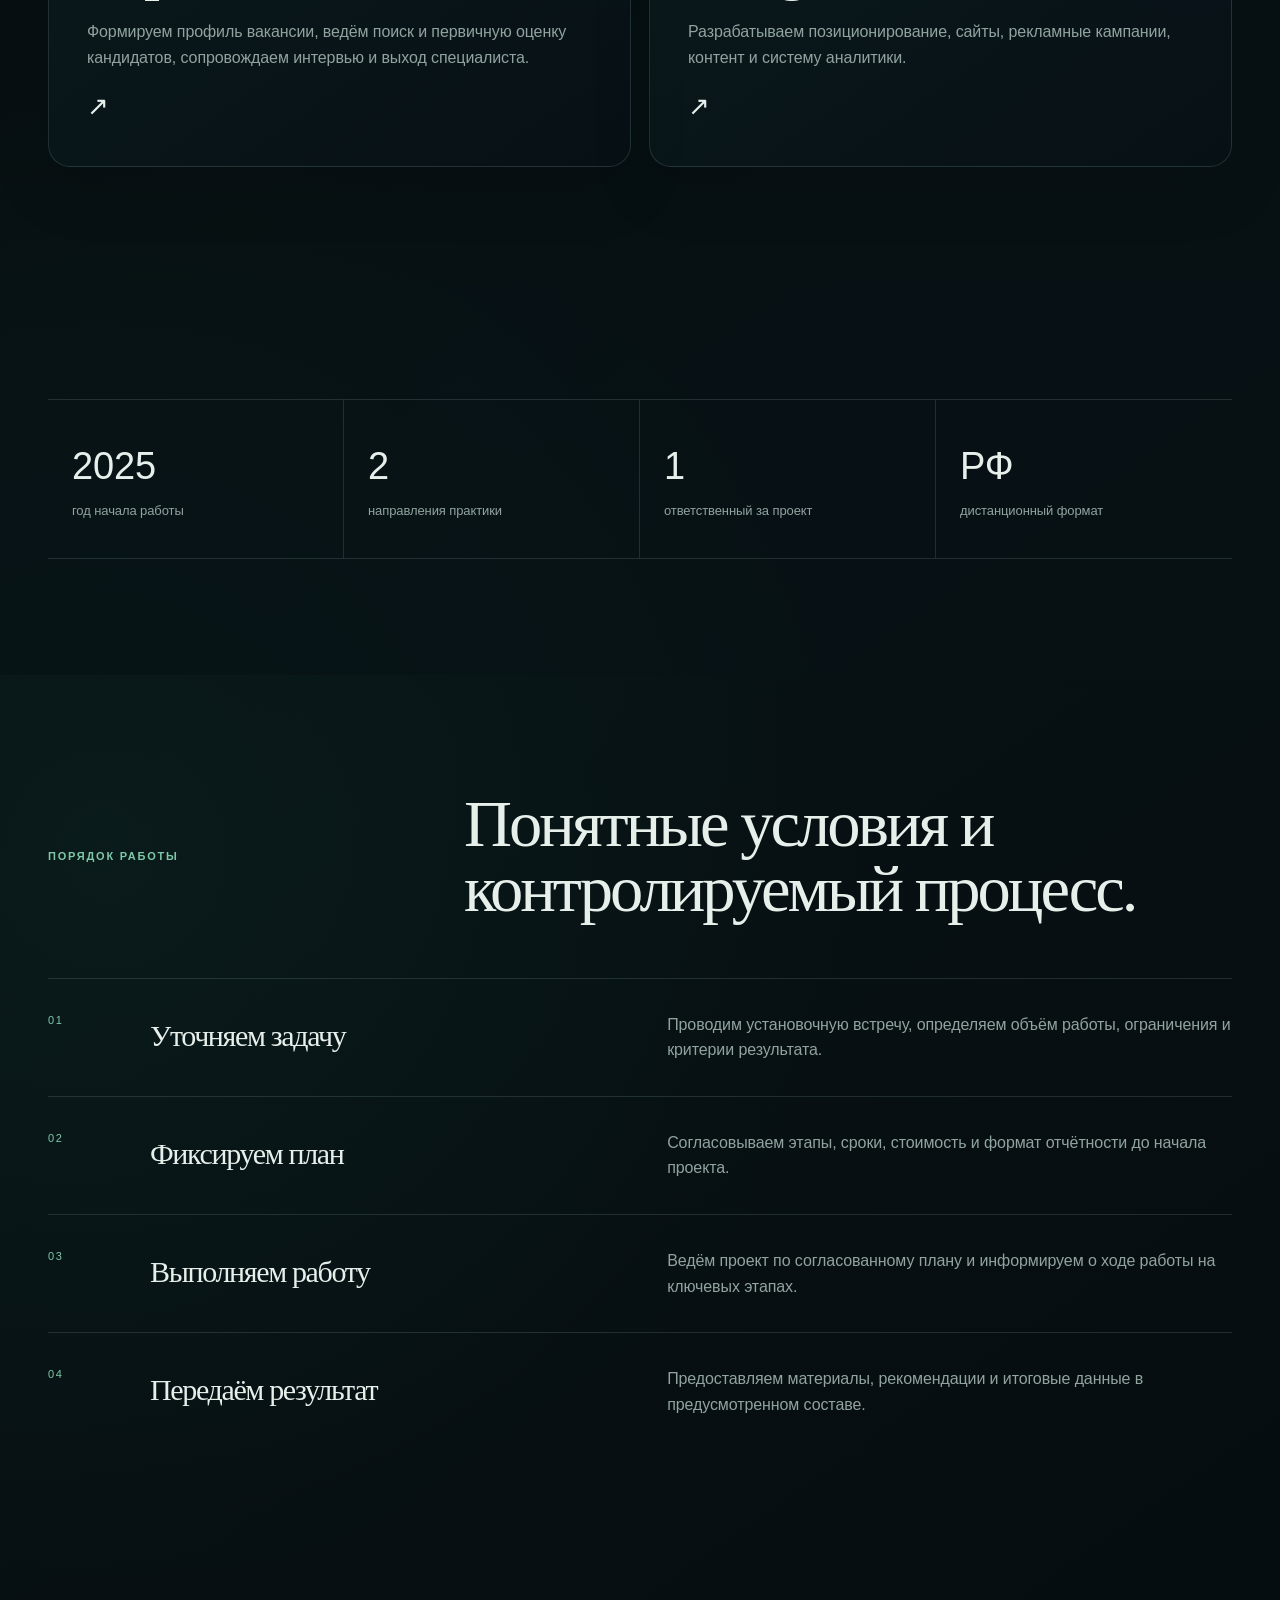
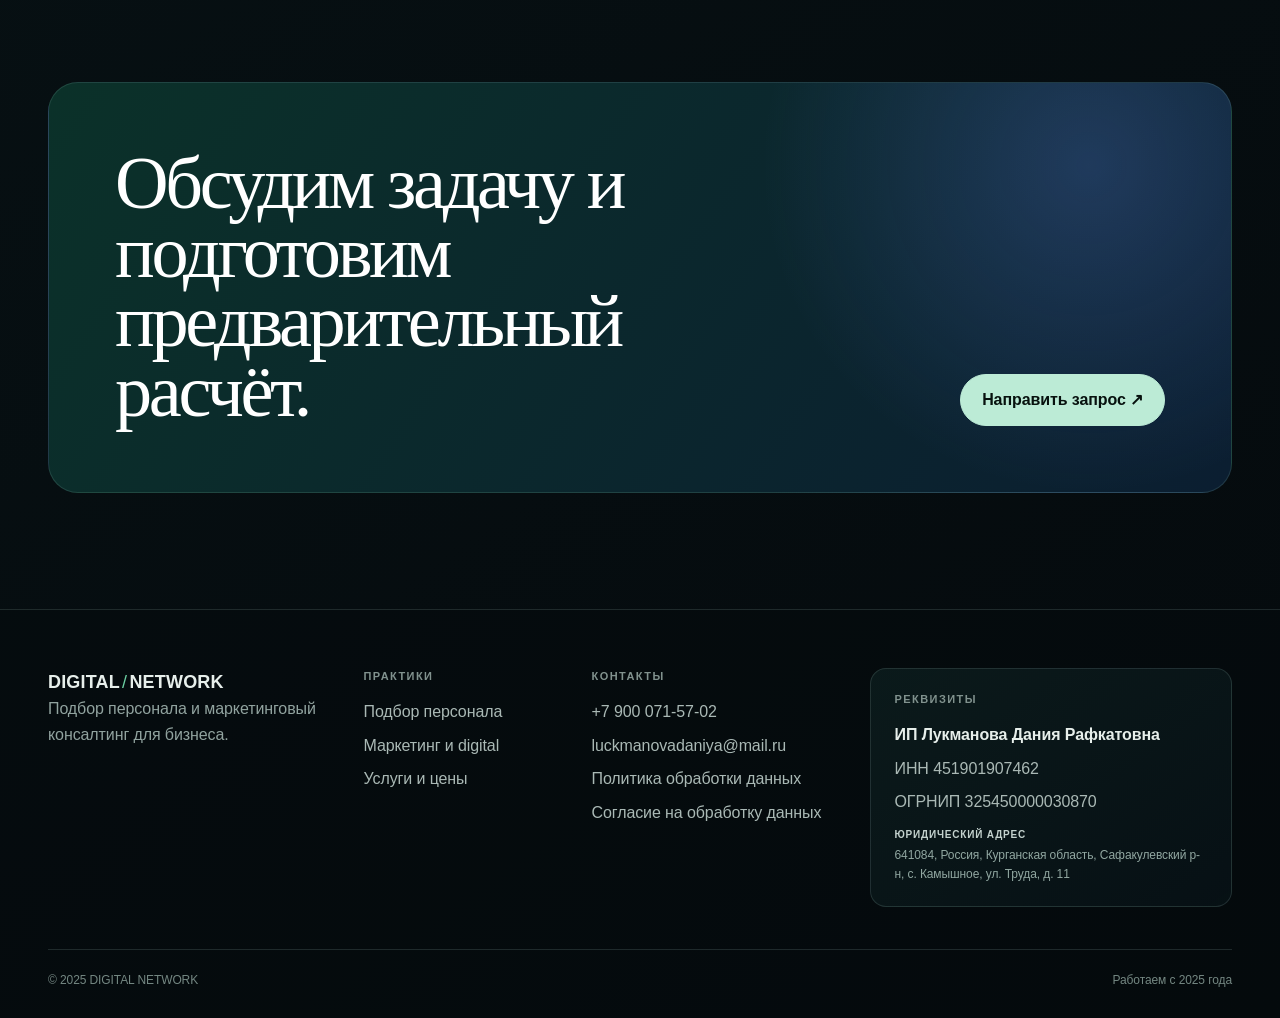
==== commit 68e5d816: "Обновить дизайн сайта без 3D" ====
--- a/index.html
+++ b/index.html
@@ -1,9 +1,9 @@
 <!doctype html>
-<html lang="ru"><head><meta charset="utf-8"><meta name="viewport" content="width=device-width,initial-scale=1"><meta name="description" content="DIGITAL NETWORK — подбор персонала и маркетинговый консалтинг для бизнеса."><title>DIGITAL NETWORK — подбор персонала и маркетинг</title><link rel="stylesheet" href="css/styles.css?v=20260818-3"><link rel="icon" href="assets/favicon.ico" sizes="any"><link rel="icon" type="image/png" sizes="32x32" href="assets/favicon-32.png"><link rel="apple-touch-icon" href="assets/apple-touch-icon.png"><meta name="theme-color" content="#050b0d"></head>
+<html lang="ru"><head><meta charset="utf-8"><meta name="viewport" content="width=device-width,initial-scale=1"><meta name="description" content="DIGITAL NETWORK — подбор персонала и маркетинговый консалтинг для бизнеса."><title>DIGITAL NETWORK — подбор персонала и маркетинг</title><link rel="stylesheet" href="css/styles.css?v=20260818-7"><link rel="icon" href="assets/favicon.ico" sizes="any"><link rel="icon" type="image/png" sizes="32x32" href="assets/favicon-32.png"><link rel="apple-touch-icon" href="assets/apple-touch-icon.png"><meta name="theme-color" content="#050b0d"></head>
 <body><div class="noise"></div><div data-header></div><main>
   <section class="hero"><div class="wrap hero-content"><div class="eyebrow">Recruitment · Marketing · Consulting</div><h1>Люди для бизнеса.<br><span>Маркетинг для роста.</span></h1><div class="hero-foot"><p class="hero-copy">Помогаем компаниям закрывать вакансии и решать задачи продвижения. Берём на себя поиск специалистов, разработку стратегии, рекламу и цифровые проекты.</p><div class="hero-actions"><a class="btn" href="contacts.html#form">Обсудить задачу ↗</a><a class="btn ghost" href="services.html">Услуги и цены</a></div></div></div><div class="scroll-note">DIGITAL NETWORK · 2025</div></section>
   <section class="section" id="directions"><div class="wrap"><div class="section-head reveal"><div class="kicker">Направления работы</div><div><h2>Два направления. Один ответственный руководитель проекта.</h2><p>Можно заказать отдельную услугу или согласовать комплекс работ под задачу бизнеса.</p></div></div><div class="service-grid"><a class="service-card reveal" href="recruitment.html"><span class="card-no">01 / Recruitment</span><div><h3>Подбор<br>персонала</h3><p>Формируем профиль вакансии, ведём поиск и первичную оценку кандидатов, сопровождаем интервью и выход специалиста.</p><span class="arrow">↗</span></div></a><a class="service-card blue reveal" href="advertising.html"><span class="card-no">02 / Marketing</span><div><h3>Маркетинг<br>и digital</h3><p>Разрабатываем позиционирование, сайты, рекламные кампании, контент и систему аналитики.</p><span class="arrow">↗</span></div></a></div></div></section>
   <section class="section alt"><div class="wrap"><div class="stats reveal"><div class="stat"><strong>2025</strong><span>год начала работы</span></div><div class="stat"><strong>2</strong><span>направления практики</span></div><div class="stat"><strong>1</strong><span>ответственный за проект</span></div><div class="stat"><strong>РФ</strong><span>дистанционный формат</span></div></div></div></section>
   <section class="section"><div class="wrap"><div class="section-head reveal"><div class="kicker">Порядок работы</div><div><h2>Понятные условия и контролируемый процесс.</h2></div></div><div class="process"><div class="process-row reveal"><h3>Уточняем задачу</h3><p>Проводим установочную встречу, определяем объём работы, ограничения и критерии результата.</p></div><div class="process-row reveal"><h3>Фиксируем план</h3><p>Согласовываем этапы, сроки, стоимость и формат отчётности до начала проекта.</p></div><div class="process-row reveal"><h3>Выполняем работу</h3><p>Ведём проект по согласованному плану и информируем о ходе работы на ключевых этапах.</p></div><div class="process-row reveal"><h3>Передаём результат</h3><p>Предоставляем материалы, рекомендации и итоговые данные в предусмотренном составе.</p></div></div></div></section>
   <section class="section"><div class="wrap"><div class="cta reveal"><h2>Обсудим задачу и подготовим предварительный расчёт.</h2><a class="btn" href="contacts.html#form">Направить запрос ↗</a></div></div></section>
-</main><div data-footer></div><script src="js/main.js?v=20260818-3"></script><script src="js/hero-3d.js?v=20260818-3"></script></body></html>
+</main><div data-footer></div><script src="js/main.js?v=20260818-7"></script></body></html>
